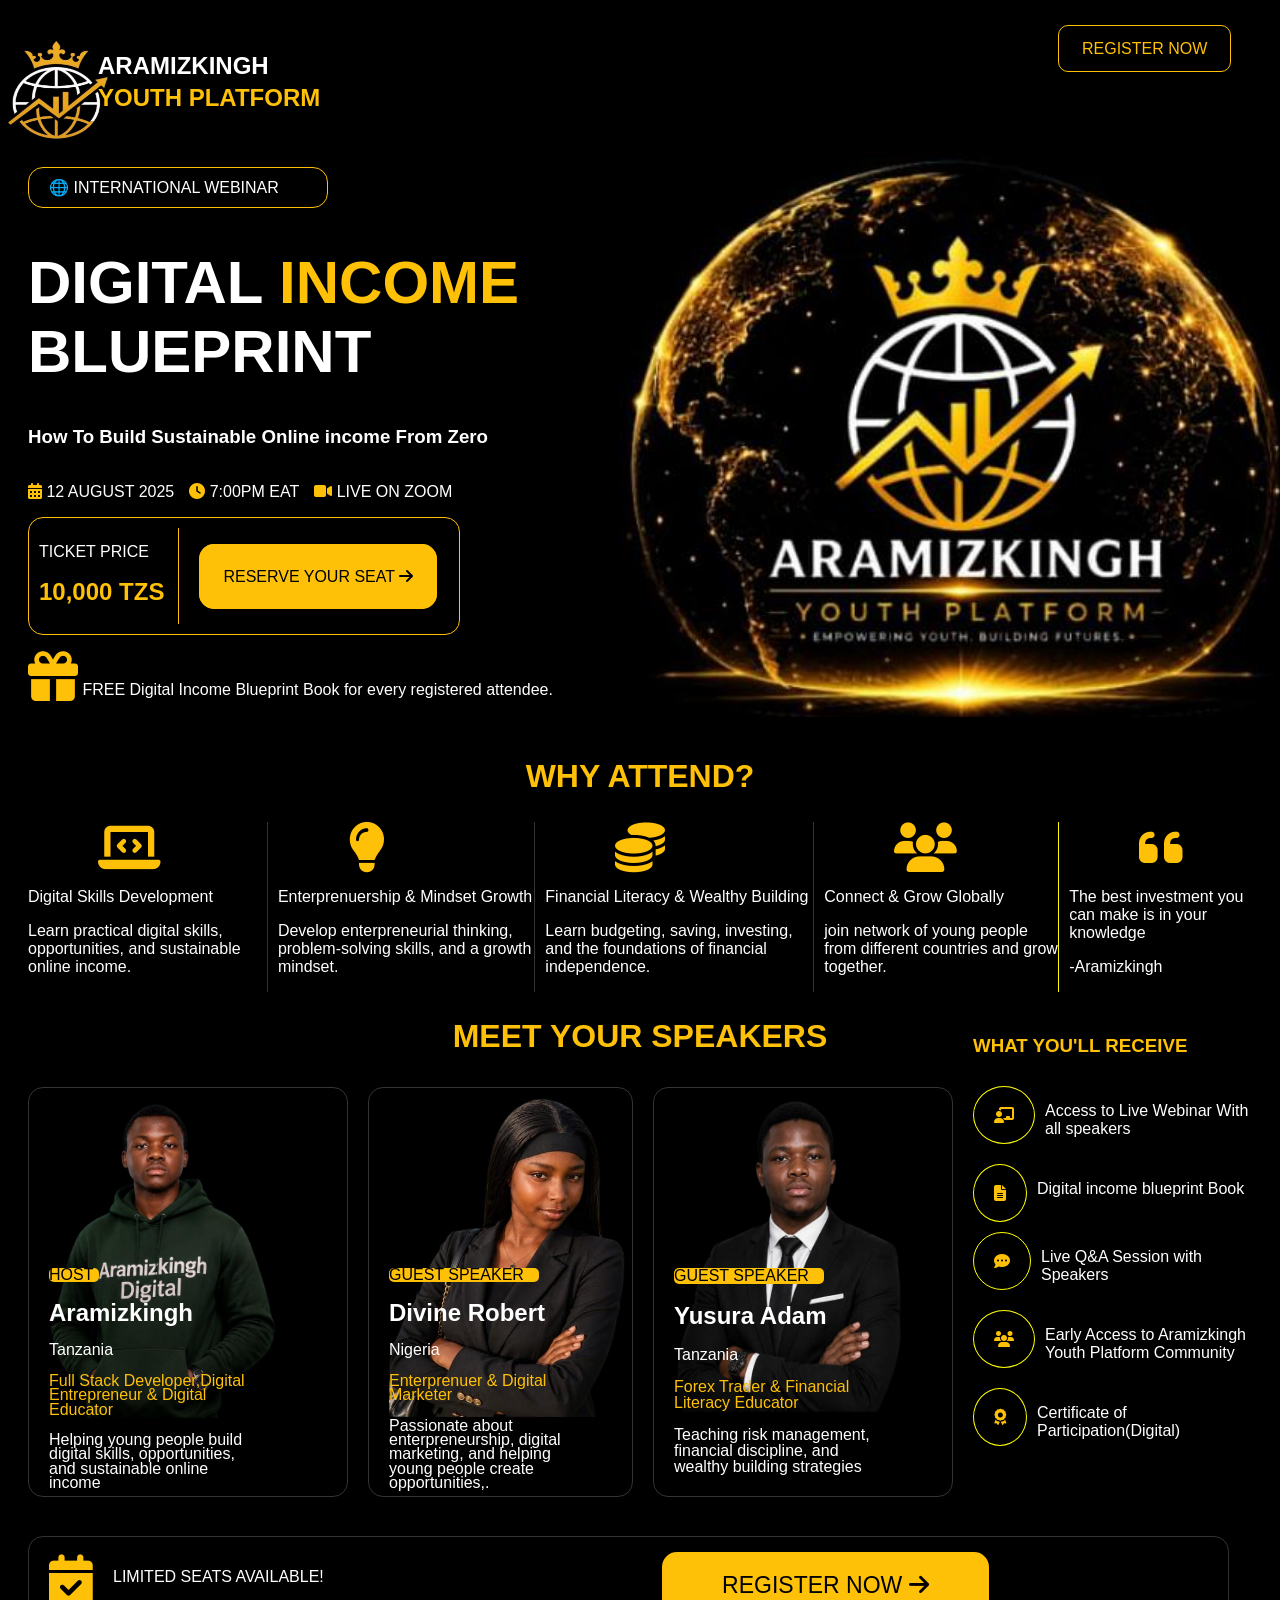
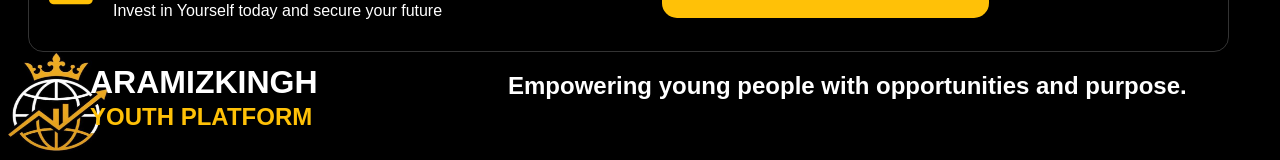
==== index.html @ c0cdaff6 "Rename webnar.html to index.html" ====
<!doctype html>
<html lang="en">
    <head>
        <meta charset="UTF-8">
        <meta name="viewport" conten="width=device-width,initial-scale=1.0">
        <link rel="stylesheet" href="https://cdnjs.cloudflare.com/ajax/libs/font-awesome/6.5.0/css/all.min.css">
        <link href="https://fonts.googleapis.com/css2?family=Poppins:wght@300;400;600;700&display=swap" rel="stylesheet">
        <title>International webnar</title>
        <link rel="stylesheet" href="webnar.css">
    </head>
    <body>
        <!--navbar section--> 
        <nav>
            <div class="navbar">
                <div class="logo">
                    <img src="photo/logo.jpeg" height="100px" width="100PX">
                    <div class="logo-info">
                        <h1>ARAMIZKINGH</h1>
                        <h2>YOUTH PLATFORM</h2>
                    </div>
                </div>
                <div class="button">
                    <a href="https://wa.me/255666019018?text=Hello + Aramizkingh+ Youth+ Platform+  I+ would+ like+ to+ register+ for+ the+ Digital+ Income+ Blueprint+ Webinar+ on+ 12+ August+ 2026+ Please +Send + me+ the+ registration+ form" target="_blank" rel="noopener noreferrer">REGISTER NOW</a>
                </div>
            </div>
        </nav>
        <!--header section-->
        <header>
            <div class="header-image">
                <img src="photo/sphere.jpeg">
            </div>
          <div class="header-info" >
            <div class="header-content">
                <p>🌐 INTERNATIONAL WEBINAR</p>
                <h1>DIGITAL <span>INCOME</span> BLUEPRINT</h1>
                <h3>How To Build Sustainable Online income From Zero</h3>
            </div>
            <div class="schedule"> 
                <p><i class="fas fa-calendar-days"></i> 12 AUGUST 2025</p>
                <p><i class="fas fa-clock"></i> 7:00PM EAT</p>
                <p><i class="fas fa-video"></i> LIVE ON ZOOM</p>
            </div>
            <div class="ticket">
                <div class="ticket-price">
                    <p>TICKET PRICE</p>
                    <h2>10,000 TZS</h2>
                </div>
                <div class="seat">
                    <a href="https://wa.me/255666019018?text=Hello + Aramizkingh+ Youth+ Platform+  I+ would+ like+ to+ register+ for+ the+ Digital+ Income+ Blueprint+ Webinar+ on+ 12+ August+ 2026+ Please +Send + me+ the+ registration+ form" target="_blank" rel="noopener noreferrer">RESERVE YOUR SEAT <i class="fas fa-arrow-right"></i></a>
                </div>
            </div>
            <div class="gift">
                <p><i class="fas fa-gift"></i> FREE Digital Income Blueprint Book for every registered attendee.</p>
            </div>
          </div>  
        </header>
        <!--why attend section-->
        <h1 id="attend">WHY ATTEND?</h1>
        <div class="why-attend">
            <div class="digital-skills">
                <div class="icon">
                    <i class="fas fa-laptop-code" id=""></i>
                </div>
                <div class="info-p">
                    <p>Digital Skills Development</p>
                    <p>Learn practical digital skills, opportunities, and sustainable online income.</p>
                </div>
            </div>
            <div class="enterpreneurship">
                <div class="symbol">
                    <i class="fas fa-lightbulb"></i>
                </div>
                <div class="info-p">
                    <p>Enterprenuership & Mindset Growth</p>
                    <p>Develop enterpreneurial thinking, problem-solving skills, and a growth mindset.</p>
                </div>
            </div>
            <div class="financial">
                <div class="symbol">
                    <i class="fas fa-coins"></i>
                </div>
                <div class="info-p"> 
                    <P>Financial Literacy & Wealthy Building</P>
                    <p>Learn budgeting, saving, investing, and the foundations of financial independence.</p>
                </div>
            </div>
            <div class="connect">
                <div class="symbol">
                    <i class="fas fa-users"></i>
                </div>
                <div class="info-p">
                    <p>Connect & Grow Globally</p>
                    <p>join network of young people from different countries and grow together.</p>
                </div>
            </div>
            <div class="investment">
                <div class="symbol">
                    <i class="fas fa-quote-left"></i>
                </div>
                <div class="info-p">
                    <p>The best investment you can make is in your knowledge</p>
                    <p>-Aramizkingh</p>
                </div>
            </div>
        </div>
        <!--speakers section-->
        <h1 class="speaker-h1">MEET YOUR SPEAKERS</h1>
        <div class="speakers-section">
            <div class="speakers">
                <div class="host">
                    <img src="photo/aramizkingh.jpeg" height="320px" width="230px">
                    <div class="host-content">
                    <p class="gold">HOST</p>
                    <h2>Aramizkingh</h2>
                    <p>Tanzania</p>
                    <p class="info">Full Stack Developer,Digital Entrepreneur & Digital Educator</p>
                    <p>Helping young people build digital skills, opportunities, and sustainable online income</p>
                    </div>
                </div>
                <div class="guest-speak">
                    <img src="photo/divine.jpeg" height="320px width=230px">
                    <div class="guest-cont">
                        <p class="gold1">GUEST SPEAKER</p>
                        <h2>Divine Robert</h2>
                        <p>Nigeria</p>
                        <p class="info">Enterprenuer & Digital Marketer</p>
                        <p>Passionate about enterpreneurship, digital marketing, and helping young people create opportunities,.</p>
                    </div>
                </div>
                <div class="guest-speaker">
                    <img src="photo/yusura.jpeg" height="320px" width="230px">
                    <div class="guest-content">
                        <p class="gold1">GUEST SPEAKER</p>
                        <h2>Yusura Adam</h2>
                        <p>Tanzania</p>
                        <p class="info">Forex Trader & Financial Literacy Educator</p>
                        <p>Teaching risk management, financial discipline, and wealthy building strategies</p>
                    </div>
                </div>
            </div>
            <div class="receive">
                <h3>WHAT YOU'LL RECEIVE</h3>
                <div class="value">
                    <div class="value-icon">
                        <i class="fas fa-chalkboard-teacher"></i>
                    </div>
                    <div class="value-info">
                        <p>Access to Live Webinar With all speakers</p>
                    </div>
                </div>
                <div class="value">
                    <div class="value-icon">
                        <i class="fas fa-file-alt"></i>
                    </div>
                    <div class="value-info">
                        <p>Digital income blueprint Book</p>
                    </div>
                </div>
                <div class="value">
                    <div class="value-icon">
                        <i class="fas fa-comment-dots"></i>
                    </div>
                    <div class="value-info">
                        <p>Live Q&A Session with Speakers</p>
                    </div>
                </div>
                <div class="value">
                    <div class="value-icon">
                        <i class="fas fa-users"></i>
                    </div>
                    <div class="value-info">
                        <p>Early Access to Aramizkingh Youth Platform Community</p>
                    </div>
                </div>
                <div class="value">
                    <div class="value-icon">
                        <i class="fas fa-award"></i>
                    </div>
                    <div class="value-info">
                        <p>Certificate of Participation(Digital)</p>
                    </div>
                </div>
            </div>
        </div>
        <!--bottom section-->
        <div class="limited-seats">
            <div class="available">
                <div class="available-icon">
                    <i class="fas fa-calendar-check"></i>
                </div>
                <div class="available-info">
                    <p>LIMITED SEATS AVAILABLE!</p>
                    <p>Invest in Yourself today and secure your future</p>
                </div>
            </div>
            <div class="available-button">
                <a href="https://wa.me/255666019018?text=Hello + Aramizkingh+ Youth+ Platform+  I+ would+ like+ to+ register+ for+ the+ Digital+ Income+ Blueprint+ Webinar+ on+ 12+ August+ 2026+ Please +Send + me+ the+ registration+ form" target="_blank" rel="noopener noreferrer">REGISTER NOW  <i class="fas fa-arrow-right"></i></a>
            </div>
        </div>
        <!--footer section-->
        <div class="footer-section">
            <div class="footer-right">
                <div class="logo-footer">
                    <img src="photo/logo.jpeg" height="100px" width="100PX">
                    <div class="logof-info">
                        <h1>ARAMIZKINGH</h1>
                        <h2>YOUTH PLATFORM</h2>
                    </div>
                </div>
            </div>
            <div class="footer-left">
                <h2>Empowering young people with opportunities and purpose.</h2>
            </div>
        </div>
    </body>
</html>
---- webnar.css ----
*{
    box-sizing: border-box;
}
html{
    scroll-behavior: smooth;
    overflow-x: hidden;
}
body{
    background:black;
    color:white;
    font-family: sans-serif;
}
/*navbar section*/
.navbar{
    position:fixed;
    top:0;
    left:0;
    display:flex;
    gap:950px;
    position:relative;
    top:32px;
}
.logo{
    display:flex;
}
.logo-info{
    position:absolute;
    left:90px;
    line-height: 0.5;
}
.logo-info h2{
    color:#ffc107;
}
.button a{
    color:#ffc107;
    text-decoration: none;
    padding:14px 23px;
    border:1px solid #ffc107;
    border-radius:10px;
}
/*header section*/
header{
    display: flex;
    flex-direction: row-reverse;
    margin-top: 23px;
    padding:20px;
}
.header-image {
    width:100%;

}
.header-image img{
    height:100%;
    position:relative;
    right:20px;
}
.header-info{
    width:100%;
}
.header-content p{
    border:1px solid #ffc107;
    padding:10px 20px;
    border-radius:15px;
    width:300px;
}
.header-content h1 span{
    color:#ffc107;
}
.header-content h1{
    font-size:60px;
}
.schedule{
    display:flex;
    gap:15px;
}
.schedule i{
    color:#ffc107;
}
.ticket{
    display: flex;
    gap:20px;
    border:1px solid #ffc107;
    border-radius: 15px;
    padding:10px;
    width:432px;
}
.seat a{
    color:black;
    background: #ffc107;
    border-radius:15px;
    border:1px solid #ffc107;
    padding:23px;
    text-decoration:none;
    position:relative;
    top:40px;
}
.ticket-price{
    line-height: 1;
    border-right: 1px solid #ffc107;
    padding-right: 14px;
}
.ticket-price h2{
    color:#ffc107;
}
.gift i{
    color:#ffc107;
    font-size: 50px;
}
/*why attend section*/
.why-attend{
    display:flex;
    justify-content: space-between;
    padding:5px 20px;
}
#attend{
    text-align: center;
    color:#ffc107;
}
.why-attend i{
    color:#ffc107;
    font-size:50px;
    position:relative;
    left:70px;
}
.digital-skills{
    border-right:1px solid rgba(255,255,255,0.2);
}
.enterpreneurship{
    border-right:1px solid rgba(255,255,255,0.2);
    padding-left: 10px;
}
.financial{
    border-right: 1px solid rgba(255,255,255,0.2);
    padding-left: 10px;
}
.connect{
    border-right: 1px solid rgba(255,255,2);
    padding-left:10px;
}
.investment{
    padding-left:10px;
}
/*speakers section*/
.speakers-section{
    display:flex;
    gap:20px;
    padding:10px 20px;
}
.speakers{
    display:flex;
    gap:20px;
}
.host{
    width:320px;
    height:410px;
    border:1px solid rgba(255,255,255,0.2);
    border-radius:15px;
    padding:10px 20px;
}
.host-content{
    position:relative;
    bottom:170px;
    width:200px;
    line-height: 0.9;
}
.guest-speaker{
    width:300px;
    height:410px;
    border:1px solid rgba(255,255,255,0.2);
    border-radius:15px;
    padding:10px 20px;
}
.guest-content{
    position:relative;
    bottom:170px;
    width:200px;
    line-height:1;
}
.guest-speak{
    width:265px;
    height:410px;
    border:1px solid rgba(255,255,255,0.2);
    border-radius:15px;
    padding:10px 20px;
}
.guest-cont{
    position:relative;
    bottom:170px;
    width:200px;
    line-height: 0.9;
}
.gold{
    color:black;
    background: #ffc107;
    border-radius:5px;
    width:50px;
}
.gold1{
    color:black;
    background: #ffc107;
    border-radius: 5px;
    width:150px;
}
.info{
    color:#ffc107;
}
.speaker-h1{
    color:#ffc107;
    text-align: center;
}
/*receive*/
.receive{
    display:grid;
    gap:10px;
    position:relative;
    bottom:70px;
}
.receive h3{
    color:#ffc107;
}
.value{
    display:flex;
    gap:10px;
}
.value-icon i{
    color:#ffc107;
    padding:20px;
    border:1px solid rgba(255,255,2);
    border-radius: 50%;
}
/*bottom section*/
.limited-seats{
    display:flex;
    gap:20px;
    padding:15px 20px;
    border:1px solid rgba(255,255,255,0.2);
    border-radius:15px;
    width:95%;
    position:relative;
    left:20px;
}
.available{
    display:flex;
    gap:20px;
}
.available-icon{
    font-size: 50px;
    color:#ffc107;
}
.available-button a{
    color:black;
    background:#ffc107;
    padding:20px 60px;
    border-radius:15px;
    text-decoration: none;
    position:relative;
    font-size: 23px;
    top:20px;
    left:200px;
}
/*footer-section*/
.footer-section{
    display:flex;
    gap:400px;
}
.logo-footer{
    display:flex;
}
.logof-info{
    position:absolute;
    left:90px;
    line-height: 0.5;
}
.logof-info h2{
    color:#ffc107;
}
/*responsive design*/
@media(max-width:414px){
    *{
        box-sizing: border-box;
    }
    html{
        overflow-x: hidden;
        scroll-behavior: smooth;
        height:100%;
    }
    body{
        overflow-x: hidden;
        overflow-y: hidden;
        height:800vh;
    }
    /*navbar section*/
    .navbar{
        font-size: 10px;
        flex-wrap: wrap;
    }
    .logo img{
        width:50px;
        height:50px;
    }
    .logo-info{
        left:60px;
    }
    .button a{
        position:relative;
        bottom:980px;
        left: 230px;
        
    }
    header{
        font-size:px;
        flex-wrap: wrap;
        position: relative;
        bottom:923px;
    }
    .header-image img{
        width:400px;
    }
    .ticket{
        width:350px;
        font-size:14px;
    }
    .seat a{
        padding:14px;
        font-size: 13px;
    }
    /*why attend section*/
    .why-attend{
        display:grid;
        grid-template-columns: repeat(2,1fr);
        gap: 10px;
        position:relative;
        bottom:923px;
    }
    #attend{
        position:relative;
        bottom:923px;
    }
    .enterpreneurship{
        border-right: none;
    }
    .connect{
        border-right:1px;
    }
    /*speakers section*/
    .speakers-section{
        position:relative;
        bottom:880px;
        display:grid;
    }
    .speaker-h1{
        position:relative;
        bottom:880px;
    }
    .speakers{
        display:grid;
        grid-template-columns: repeat(1,1fr);
    }
    .guest-speaker{
        width:320px;
    }
    .guest-speak{
        width:320px;
    }
    .receive{
        padding-top: 50px;
    }
    .limited-seats{
        font-size: 12px;
        width:90%;
        position:relative;
        bottom:900px;

    }
    .available-button a{
        left:5px;
        font-size: 10px;
        padding:5px 15px;
        display:flex;

    }
    .logo-footer img{
        width:50px;
        height:50px;
    }
    .logof-info{
        font-size: 10px;
        position:relative;
        left:10px;
    }
    .footer-section{
        position:relative;
        bottom:850px;
        display:grid;
        gap:0; 
    }
}
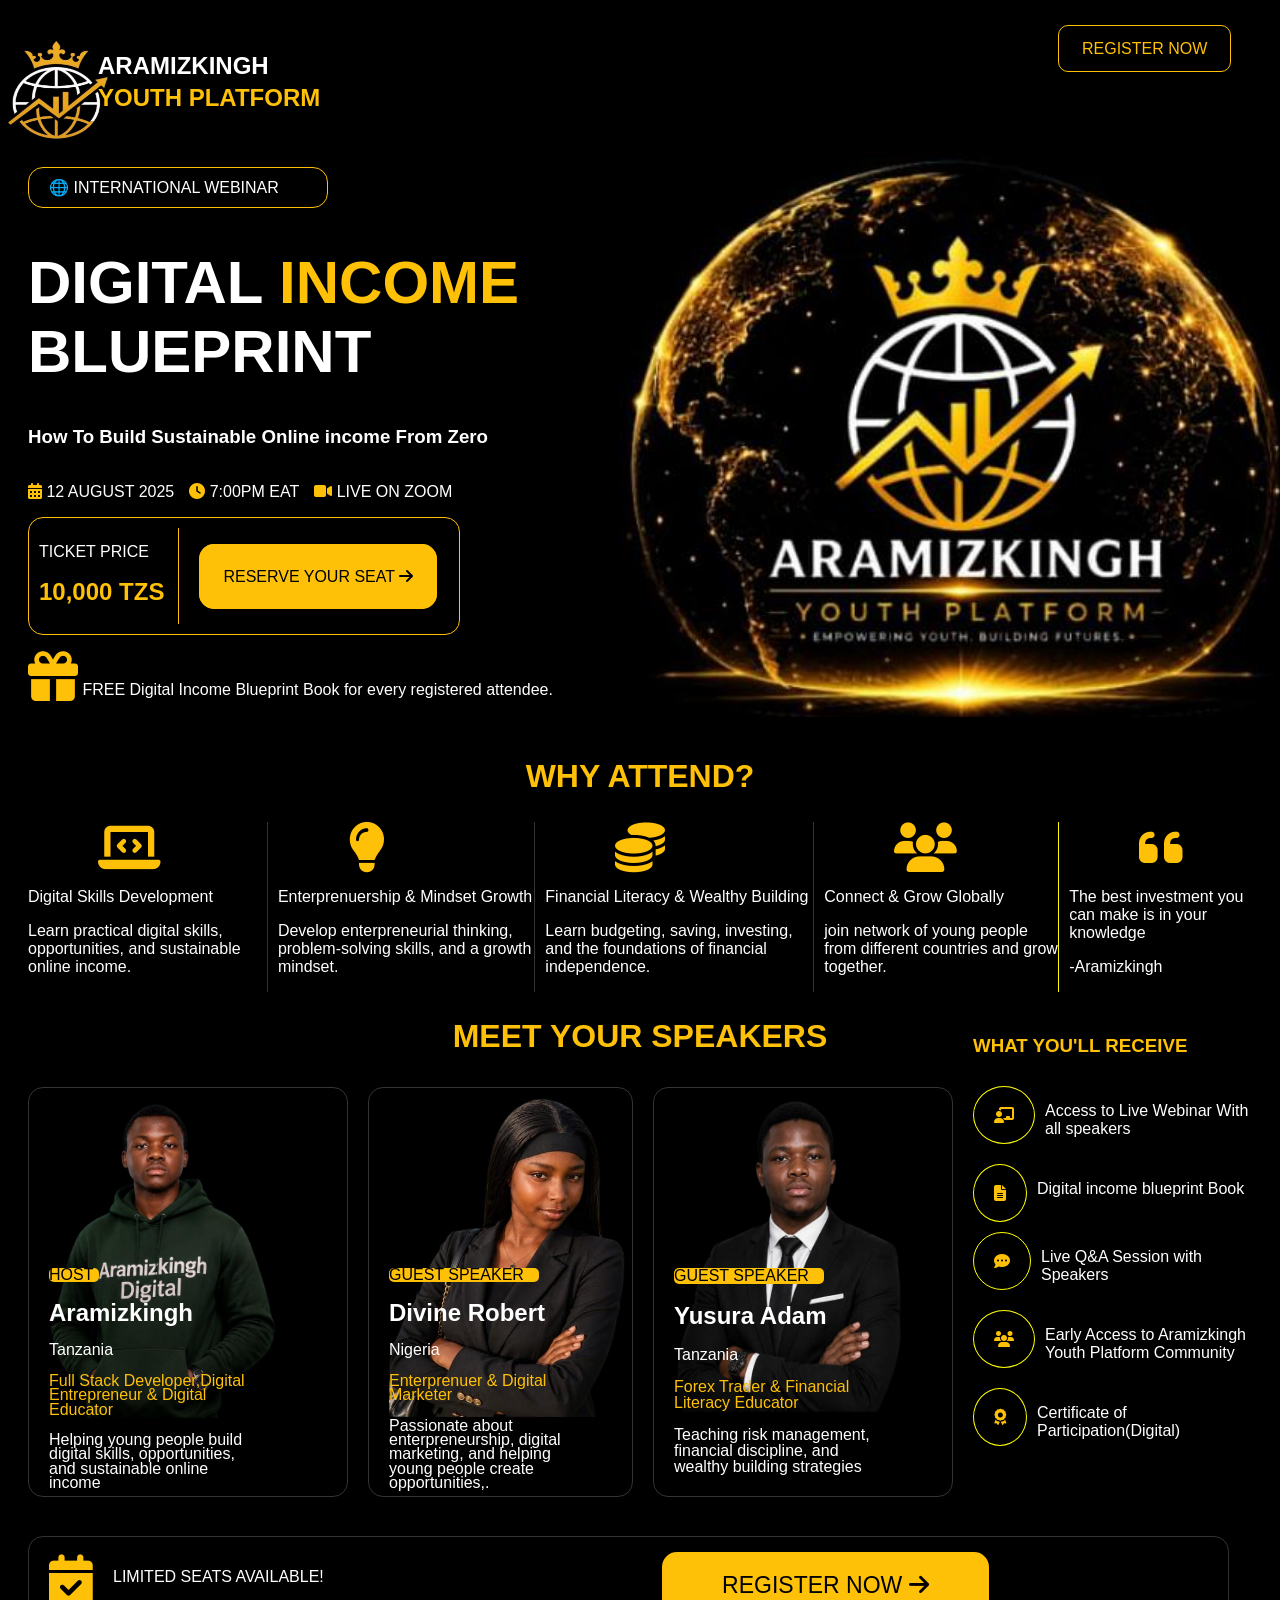
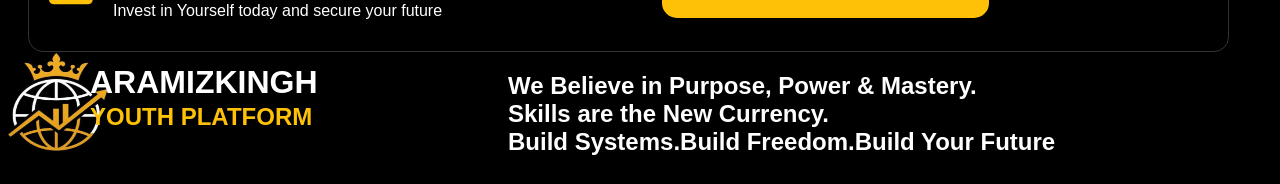
==== commit a77c4d31: "Complete Digital Income Blueprint Webinar landing page with responsive design and Final UI polish" ====
--- a/index.html
+++ b/index.html
@@ -2,7 +2,7 @@
 <html lang="en">
     <head>
         <meta charset="UTF-8">
-        <meta name="viewport" conten="width=device-width,initial-scale=1.0">
+        <meta name="viewport" content="width=device-width, initial-scale=1.0">
         <link rel="stylesheet" href="https://cdnjs.cloudflare.com/ajax/libs/font-awesome/6.5.0/css/all.min.css">
         <link href="https://fonts.googleapis.com/css2?family=Poppins:wght@300;400;600;700&display=swap" rel="stylesheet">
         <title>International webnar</title>
@@ -209,7 +209,7 @@
                 </div>
             </div>
             <div class="footer-left">
-                <h2>Empowering young people with opportunities and purpose.</h2>
+                <h2>We Believe in Purpose, Power & Mastery.<br>Skills are the New Currency.<br>Build Systems.Build Freedom.Build Your Future</h2>
             </div>
         </div>
     </body>
--- a/webnar.css
+++ b/webnar.css
@@ -275,7 +275,8 @@
     color:#ffc107;
 }
 /*responsive design*/
-@media(max-width:414px){
+/*large smartphones*/
+@media(max-width:768px){
     *{
         box-sizing: border-box;
     }
@@ -286,8 +287,6 @@
     }
     body{
         overflow-x: hidden;
-        overflow-y: hidden;
-        height:800vh;
     }
     /*navbar section*/
     .navbar{
@@ -394,4 +393,25 @@
         display:grid;
         gap:0; 
     }
-}
+    /*small smartphones*/
+    @media(max-width:376px){
+        /*navbar section*/
+        .button a{
+            padding:15px 12px;
+        }
+        /*header section*/
+        .header-image img{
+            width:350px;
+        }
+        .header-content h1{
+            font-size: 56px;
+        }
+        .ticket{
+            width:320px;
+        }
+        .seat a{
+            padding:11px;
+            font-size: 11px;
+        }
+    }
+}
